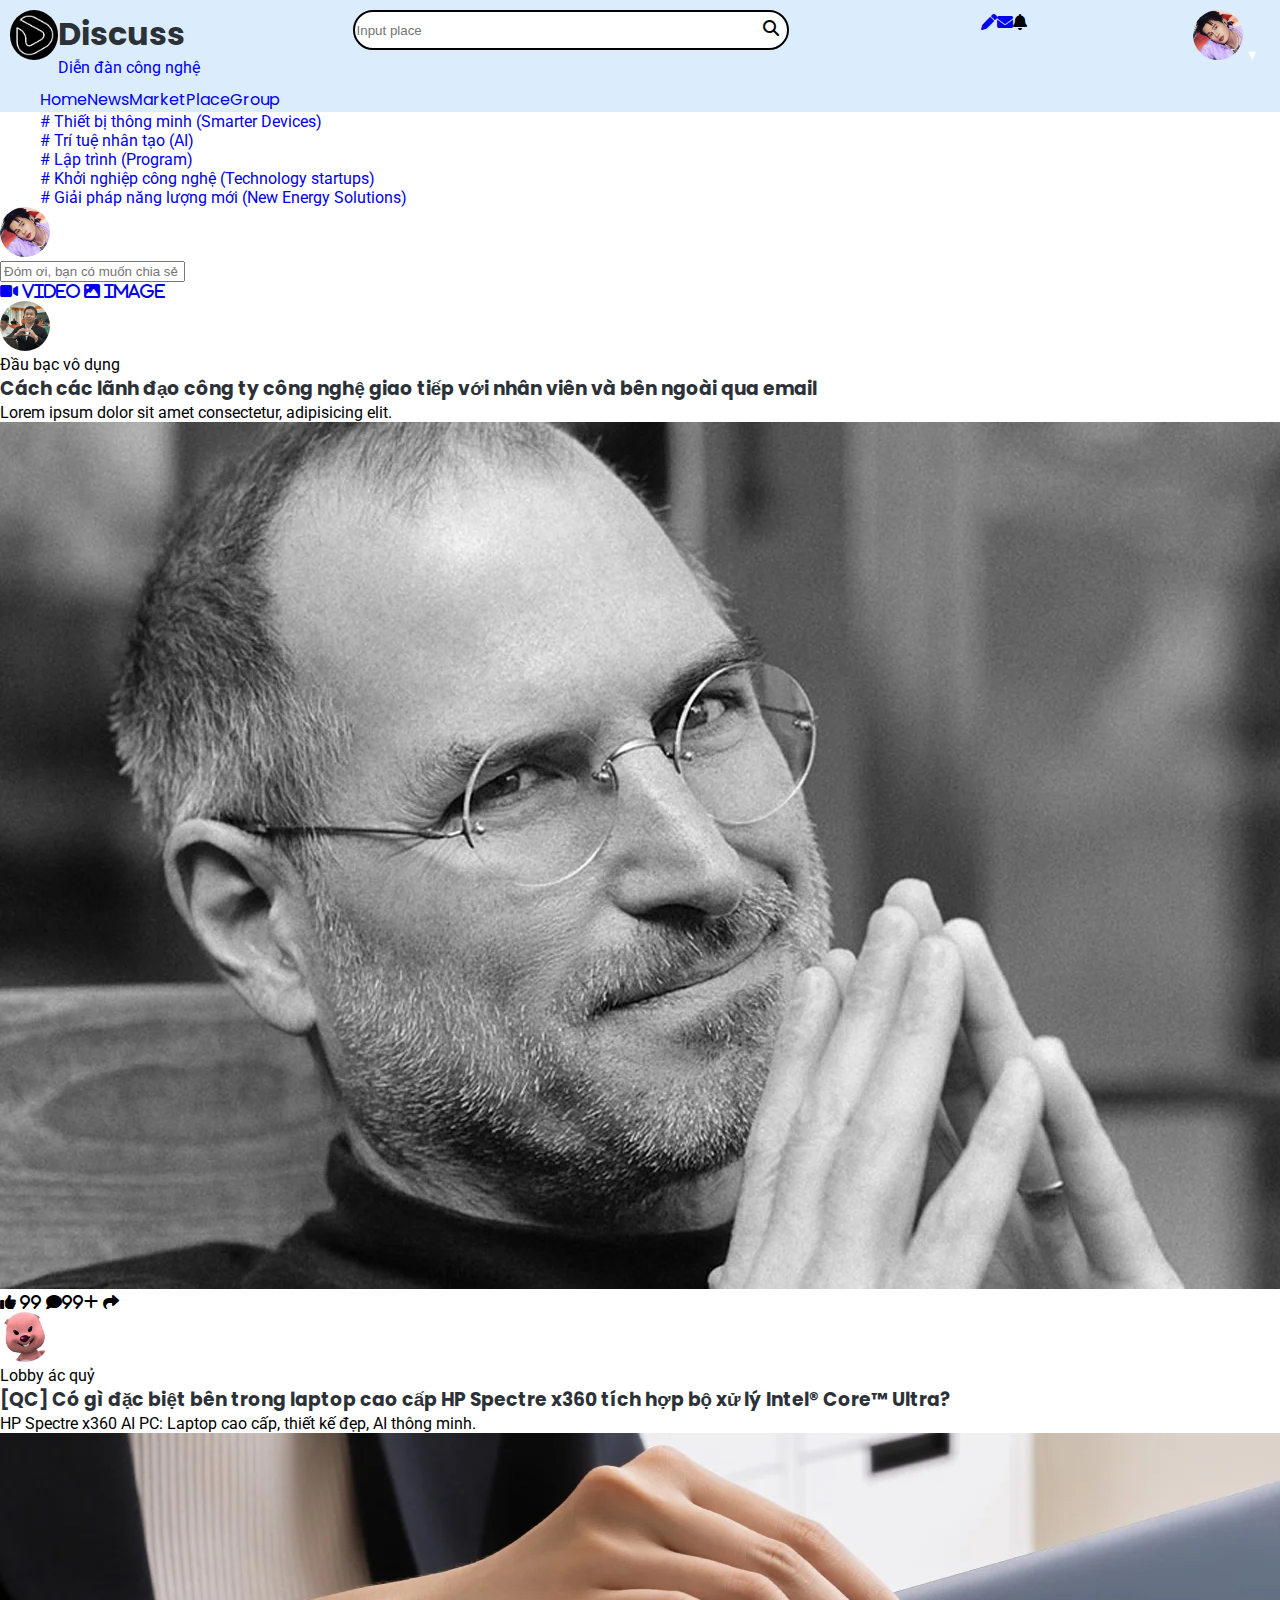
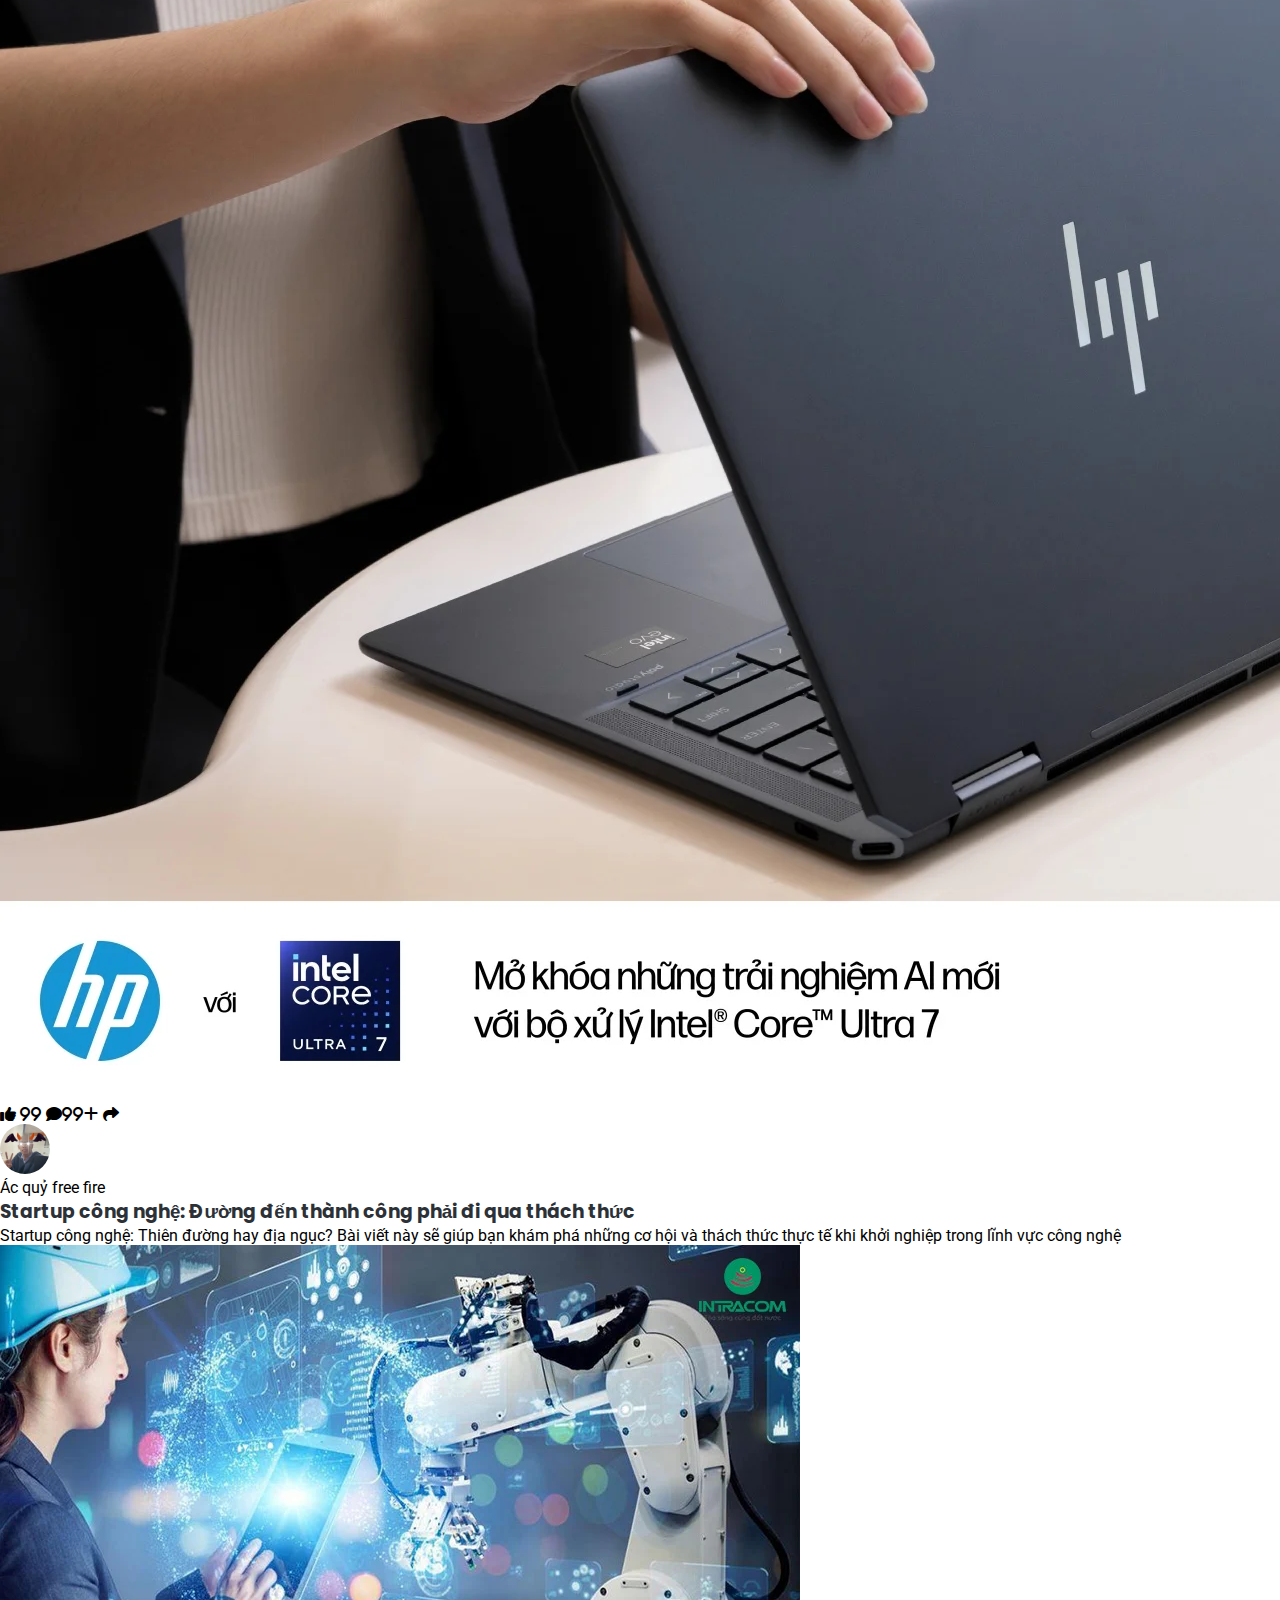
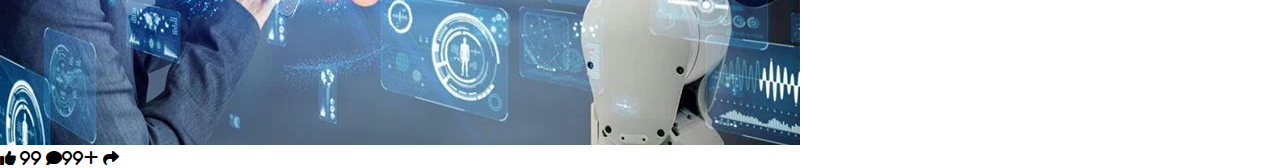
==== index.html @ 89e28492 "first commit" ====
<!DOCTYPE html>
<html lang="en">
  <head>
    <meta charset="UTF-8" />
    <meta name="viewport" content="width=device-width, initial-scale=1.0" />
    <!-- Favicons -->
    <link
      rel="shortcut icon"
      href="./assets/img/Discuss/favicon.png"
      type="image/x-icon"
    />
    <!-- Font awesome -->
    <link
      rel="stylesheet"
      href="https://cdnjs.cloudflare.com/ajax/libs/font-awesome/6.6.0/css/all.min.css"
    />

    <!-- Fonts -->
    <link
      href="https://fonts.googleapis.com/css2?family=Roboto:ital,wght@0,100;0,300;0,400;0,500;0,700;0,900;1,100;1,300;1,400;1,500;1,700;1,900&family=Poppins:ital,wght@0,100;0,200;0,300;0,400;0,500;0,600;0,700;0,800;0,900;1,100;1,200;1,300;1,400;1,500;1,600;1,700;1,800;1,900&display=swap"
      rel="stylesheet"
    />
    <!-- Css files -->
    <link rel="stylesheet" href="./assets/css/style.css" />
    <title>DiscussForrum</title>
  </head>
  <body class="index-page">
    <!-- Header: thanh menu chức năng -->
    <header>
      <!-- Menu -->
      <div class="header">
        <!-- Logo và tên diễn đàn -->
        <a href="index.html" class="logo">
          <img
            class="logo-img"
            src="./assets/img/Discuss/logo.png"
            alt="logo_forrum"
          />
          <div class="slogan">
            <h1 class="sitename">Discuss</h1>
            <span>Diễn đàn công nghệ</span>
          </div>
        </a>

        <!-- Công cụ tìm kiếm -->
        <form action="#" class="form-search">
          <input type="search" class="form-control" placeholder="Input place" />
          <i class="btn-search fa-solid fa-magnifying-glass"></i>
        </form>

        <!-- Các thanh công cụ -->
        <nav class="menu">
          <ul>
            <li>
              <a href="./post.html"><i class="fa-solid fa-pen"></i></a>
            </li>
            <li>
              <a href="#"><i class="fa-solid fa-envelope"></i></a>
            </li>
            <li>
              <i class="fa-solid fa-bell"></i>
            </li>
          </ul>
        </nav>
        <!-- Nút đăng nhập -->
        <!-- <a href="./login.html" class="">Login</a> -->

        <!-- Người dùng -->
        <div class="profile-box">
          <!-- <input
            type="checkbox"
            id="responsive-menu"
            onclick="updatemenu()"
          /><label></label> -->
          <ul>
            <li><a class='dropdown-arrow' href='http://'><img class="profile-pic" src="./assets/img/User/user.jpg" alt="user"></a>
              <ul class='sub-menus'>
                <li><a href='http://'>Setting</a></li>
                <li><a href='http://'>Help</a></li>
                <li><a href='http://'>Comment</a></li>
                <li><a href='http://'>Log out</a></li>
              </ul>
            </li>
        </div>
        
      </div>
      <!-- Thanh điều hướng -->
      <nav class="navigation">
        <ul>
          <li><a href="./index.html" class="active">Home</a></li>
          <li><a href="./news.html">News</a></li>
          <li><a href="./marketplace.html">MarketPlace</a></li>
          <li><a href="#">Group</a></li>
        </ul>
      </nav>
    </header>

    <!-- Main: nội dung -->
    <main class="main">
      <!-- Các topic nổi bật -->
      <div class="topic-box">
        <ul>
          <li><a href="#"># Thiết bị thông minh (Smarter Devices)</a></li>
          <li><a href="#"># Trí tuệ nhân tạo (AI)</a></li>
          <li><a href="#"># Lập trình (Program)</a></li>
          <li><a href="#"># Khởi nghiệp công nghệ (Technology startups)</a></li>
          <li>
            <a href="#"># Giải pháp năng lượng mới (New Energy Solutions)</a>
          </li>
        </ul>
      </div>

      <!-- Tao bai dang -->
      <div class="post-create-box">
        <div class="post-create">
          <div>
            <img
              src="./assets/img/User/user.jpg"
              alt="Avatar"
              class="profile-pic"
            />
          </div>
          <input
            type="text"
            id="post"
            name="post"
            placeholder="Đóm ơi, bạn có muốn chia sẻ gì không?"
          />
        </div>

        <div class="post-tools">
          <a class="tool" href="#">
            <i class="fa-solid fa-video"><strong> Video</strong></i>
          </a>
          <a class="tool" href="#"
            ><i class="fa-solid fa-image"><strong> Image</strong></i></a
          >
        </div>
      </div>
      <!-- Các bài đăng mới nhất -->
      <div class="posts-box">
        <!-- Bai dang 1 -->
        <div class="posts-structure" href="#">
          <!-- Thong tin nguoi dang -->
          <a class="posts-infor">
            <div class="posts-namePoster">
              <img
                class="news-img"
                src="./assets/img/User/user1.jpg"
                alt="user1"
              />
              <p>Đầu bạc vô dụng</p>
            </div>
          </a>
          <!-- Noi dung bai dang -->
          <div class="post-content">
            <h3>
              Cách các lãnh đạo công ty công nghệ giao tiếp với nhân viên và bên
              ngoài qua email
            </h3>
            <p>Lorem ipsum dolor sit amet consectetur, adipisicing elit.</p>
            <img src="./assets/img/News/TimCook.webp" alt="tieuDe1" />
          </div>
          <!-- Cam xuc / Binh luan -->
          <div class="comment">
            <i class="fa-solid fa-thumbs-up"> 99</i>
            <i class="fa-solid fa-comment">99+</i>
            <i class="fa-solid fa-share"></i>
          </div>
        </div>

        <!-- Bai dang 2 -->
        <div class="posts-structure" href="#">
          <!-- Thong tin nguoi dang -->
          <a class="posts-infor">
            <div class="posts-namePoster">
              <img
                class="news-img"
                src="./assets/img/User/user2.jpg"
                alt="user1"
              />
              <p>Lobby ác quỷ</p>
            </div>
          </a>
          <!-- Noi dung bai dang -->
          <div class="post-content">
            <h3>
              [QC] Có gì đặc biệt bên trong laptop cao cấp HP Spectre x360 tích
              hợp bộ xử lý Intel® Core™ Ultra?
            </h3>
            <p>
              HP Spectre x360 AI PC: Laptop cao cấp, thiết kế đẹp, AI thông
              minh.
            </p>
            <img src="./assets/img/News/HP.webp" alt="tieuDe2" />
          </div>
          <!-- Cam xuc / Binh luan -->
          <div class="comment">
            <i class="fa-solid fa-thumbs-up"> 99</i>
            <i class="fa-solid fa-comment">99+</i>
            <i class="fa-solid fa-share"></i>
          </div>
        </div>

        <!-- Bai dang 3 -->
        <div class="posts-structure" href="#">
          <!-- Thong tin nguoi dang -->
          <a class="posts-infor">
            <div class="posts-namePoster">
              <img
                class="news-img"
                src="./assets/img/User/user3.jpg"
                alt="user1"
              />
              <p>Ác quỷ free fire</p>
            </div>
          </a>
          <!-- Noi dung bai dang -->
          <div class="post-content">
            <h3>
              Startup công nghệ: Đường đến thành công phải đi qua thách thức
            </h3>
            <p>
              Startup công nghệ: Thiên đường hay địa ngục? Bài viết này sẽ giúp
              bạn khám phá những cơ hội và thách thức thực tế khi khởi nghiệp
              trong lĩnh vực công nghệ
            </p>
            <img
              src="./assets/img/News/startup-cong-nghe.jpg.webp"
              alt="tieuDe3"
            />
          </div>
          <!-- Cam xuc / Binh luan -->
          <div class="comment">
            <i class="fa-solid fa-thumbs-up"> 99</i>
            <i class="fa-solid fa-comment">99+</i>
            <i class="fa-solid fa-share"></i>
          </div>
        </div>
      </div>
    </main>
    <script src="/forrum/assets/javascript/main.js"></script>
  </body>
</html>
---- assets/css/style.css ----
* {
  margin: 0px;
  /* position: relative; */
}

/* Fonts */
/* Font chữ */

:root {
  --default-font: "Roboto", system-ui, -apple-system, "Segoe UI", Roboto,
    "Helvetica Neue", Arial, "Noto Sans", "Liberation Sans", sans-serif,
    "Apple Color Emoji", "Segoe UI Emoji", "Segoe UI Symbol", "Noto Color Emoji";
  --heading-font: "Poppins", sans-serif;
  --nav-font: "Poppins", sans-serif;
}

/* Color */
:root {
  --background-color: #ffffff; /* Background color for the entire website, including individual sections */
  --default-color: #212529; /* Default color used for the majority of the text content across the entire website */
  --heading-color: #2b3137; /* Color for headings, subheadings and title throughout the website */
  --accent-color: rgb(
    219,
    237,
    253
  ); /* Accent color that represents your brand on the website. It's used for buttons, links, and other elements that need to stand out */
  --surface-color: #2dba4e; /* The surface color is used as a background of boxed elements within sections, such as cards, icon boxes, or other elements that require a visual separation from the global background. */
  --contrast-color: #ffffff; /* Contrast color for text, ensuring readability against backgrounds of accent, heading, or default colors. */
}

/* Nav Menu Colors */
:root {
  --nav-color: rgba(255, 255, 255, 0.6);
  /* The default color of the main navmenu links */
  --nav-hover-color: #ffffff; /* Applied to main navmenu links when they are hovered over or active */
  --nav-mobile-background-color: #ffffff; /* Used as the background color for mobile navigation menu */
  --nav-dropdown-background-color: #ffffff; /* Used as the background color for dropdown items that appear when hovering over primary navigation items */
  --nav-dropdown-color: #212529; /* Used for navigation links of the dropdown items in the navigation menu. */
  --nav-dropdown-hover-color: #0d42ff; /* Similar to --nav-hover-color, this color is applied to dropdown navigation links when they are hovered over. */
}

/* Smooth scroll */
:root {
  scroll-behavior: smooth;
}

/* Thuộc tính chung cho body css */
body {
  font-family: var(--default-font);
  position: relative;
}

header {
  background-color: var(--accent-color);
  position: sticky;
  top: 0;
}

.form-control {
  width: 400px;
}

.form-search {
  height: 36px;
  position: relative;
  display: flex;
  border: 2px solid black;
  border-radius: 20px;
  background-color: white;
}

.form-search input:focus {
  border: none;
  border-radius: 20px;
}

.form-search input {
  border: none;
  background-color: transparent;
}

.form-search .btn-search {
  color: black;
  transition: 0.3s;
  padding: 8px;
}

.form-search .btn-search:hover {
  cursor: pointer;
}

a {
  text-decoration: none;
}

a:hover {
  color: color-mix(in srgb, var(black), transparent 25%);
  text-decoration: none;
}

ul {
  list-style-type: none;
}

h1,
h2,
h3,
h4,
h5,
h6 {
  color: var(--heading-color);
  font-family: var(--heading-font);
}

nav {
  font-family: var(--nav-font);
}

/* header css */
header .header .slogan {
}
/* logo */

header {
  justify-content: space-evenly;
}

.logo-img {
  height: 50px;
  border-radius: 50%;
}

header .header {
  display: flex;
  justify-content: space-between;
  padding: 10px;
}

header .header .logo {
  display: flex;
}

header .header .menu ul {
  display: flex;
}

header .navigation ul {
  display: flex;
}

/* user */

header .profile-container {
  position: relative;
}

.main .post-create-box .profile-pic,
header .profile-box ul .profile-pic {
  width: 50px;
  height: 50px;
  border-radius: 50%;
  cursor: pointer;
}

header .profile-box ul,
header .profile-box li {
  margin: 0 auto;
  padding: 0;
  list-style: none;
}

header .profile-box ul {
  width: 100%;
  text-align: left;
}

header .profile-box li {
  display: inline-block;
  position: relative;
}

header .profile-box a {
  display: block;
  line-height: 45px;
  padding: 0 14px;
  text-decoration: none;
  color: #ffffff;
  font-size: 16px;
}

header .profile-box a.dropdown-arrow:after {
  content: "\25BE";
  margin-left: 5px;
}

header .profile-box li a:hover {
  color: #0099cc;
  background: #f2f2f2;
}

/* header .profile-box input {
  display: none;
  margin: 0;
  padding: 0;
  height: 45px;
  width: 100%;
  opacity: 0;
  cursor: pointer;
}

header .profile-box label {
  display: none;
  line-height: 45px;
  text-align: center;
  position: absolute;
  left: 35px;
}

header .profile-box label:before {
  font-size: 1.6em;
  color: #ffffff;
  content: "\2261";
  margin-left: 20px;
} */

header .profile-box ul.sub-menus {
  height: auto;
  overflow: hidden;
  width: 170px;
  background: var(--default-color);
  position: absolute;
  z-index: 99;
  display: none;
}

header .profile-box ul.sub-menus li {
  display: block;
  text-align: left;
  width: 100%;
}

header .profile-box ul.sub-menus a {
  color: var(--nav-dropdown-background-color);
  font-size: 16px;
}

header .profile-box li:hover ul.sub-menus {
  display: block;
}

header .profile-box ul.sub-menus a:hover {
  background: var(--background-color);
  color: var(--default-color);
}

/* main css */

/* anh nguoi dung */
.news-img {
  height: 50px;
  width: 50px;
  border-radius: 50%;
}

/* footer css */

/* login css */
.login-page {
  background: #4568dc; /* fallback for old browsers */
  background: -webkit-linear-gradient(
    to right,
    #b06ab3,
    #4568dc
  ); /* Chrome 10-25, Safari 5.1-6 */
  background: linear-gradient(
    to right,
    #b06ab3,
    #4568dc
  ); /* W3C, IE 10+/ Edge, Firefox 16+, Chrome 26+, Opera 12+, Safari 7+ */
  min-height: 90vh;
  display: flex;
  align-items: center;
  justify-content: center;
}

.login-page .wrap .login-form .logo-img {
  height: 100px;
}

.login-page .wrap .login-form {
  min-width: 425px;
  min-height: 540px;
  background-color: rgba(255, 255, 255, 0.2);
  border-radius: 20px;
  text-align: center;
  flex-grow: 1;
  padding: 10px;
  box-shadow: 5px 4px 8px -5px rgba(0, 0, 0, 0.7);
}

.login-page .wrap .login-form .form-heading {
  font-size: 50px;
  margin-bottom: 10px;
  color: var(--background-color);
}

.login-page .wrap .login-form input {
  min-width: 300px;
  background-color: transparent;
  border: 0;
  outline: 0;
}

.login-page .wrap .login-form .box {
  display: flex;
  min-width: 300px;
  border-bottom: 1px solid #21252971;
  margin: 20px 50px 5px 40px;
  border-radius: 2px;
}

.login-page .wrap .login-form .box ::placeholder {
  color: #21252971;
  font-family: var(--nav-font);
}

.login-page .wrap .login-form .fa-solid {
  margin-right: 5px;
}

.login-page .wrap .login-form .forget-pass {
  font-family: var(--nav-font);
  font-size: 15px;
  margin-top: 50px;
  margin-left: 170px;
}

.login-page .wrap .login-form .forget-pass:hover {
  color: var(--heading-color);
  border-bottom: 1px solid var(--heading-color);
}

.login-page .wrap .login-form .button-login {
  width: 200px;
  height: 45px;
  background-color: var(--background-color);
  font-family: var(--nav-font);
  font-size: 20px;
  border: none;
  border-radius: 20px;
  margin-top: 10px;
}

.login-page .wrap .login-form .button-reg {
  width: 200px;
  height: 45px;
  background-color: var(--background-color);
  font-family: var(--nav-font);
  font-size: 20px;
  border-radius: 20px;
  display: flex;
  align-items: center;
  justify-content: center;
  margin: auto;
}

.login-page .wrap .login-form .button-reg:hover,
.login-page .wrap .login-form .button-login:hover {
  background-color: var(--heading-color);
  color: white;
}

.login-page .wrap .login-form p {
  font-family: var(--nav-font);
  font-size: 20px;
  margin: 10px;
}
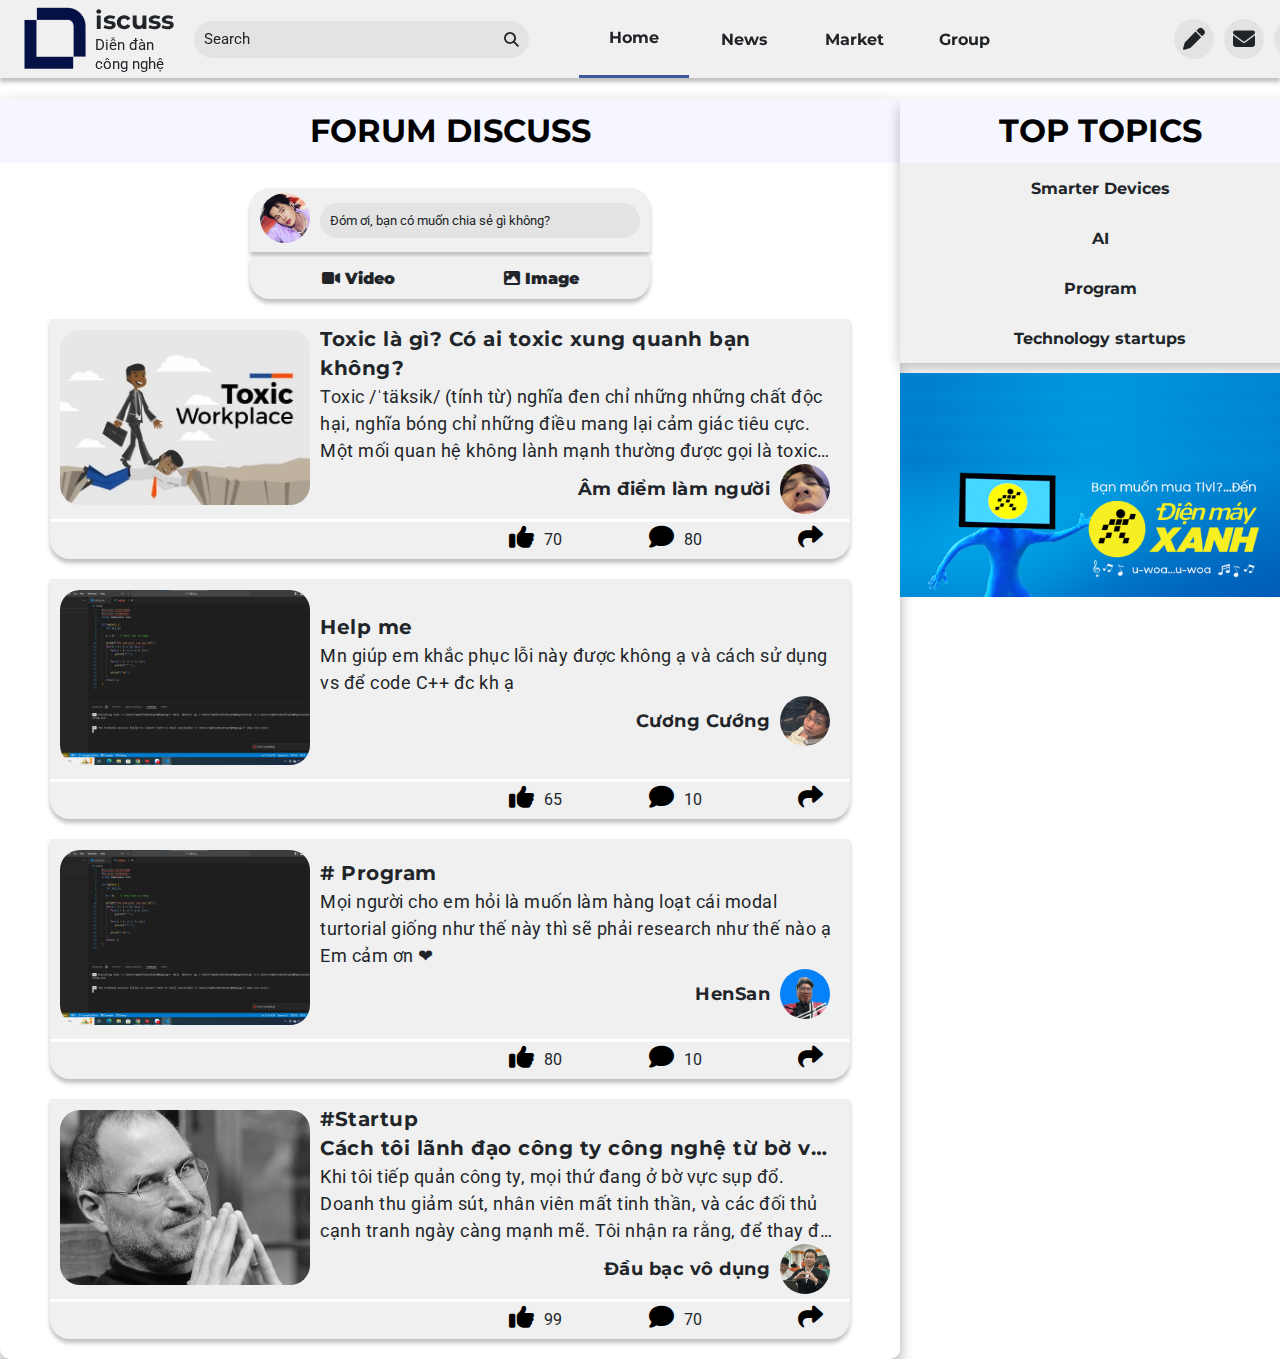
==== commit 051590db: "tep bo sung" ====
--- a/index.html
+++ b/index.html
@@ -15,230 +15,432 @@
       href="https://cdnjs.cloudflare.com/ajax/libs/font-awesome/6.6.0/css/all.min.css"
     />
 
-    <!-- Fonts -->
+    <!-- Fonts chữ -->
+    <link rel="preconnect" href="https://fonts.googleapis.com" />
+    <link rel="preconnect" href="https://fonts.gstatic.com" crossorigin />
     <link
-      href="https://fonts.googleapis.com/css2?family=Roboto:ital,wght@0,100;0,300;0,400;0,500;0,700;0,900;1,100;1,300;1,400;1,500;1,700;1,900&family=Poppins:ital,wght@0,100;0,200;0,300;0,400;0,500;0,600;0,700;0,800;0,900;1,100;1,200;1,300;1,400;1,500;1,600;1,700;1,800;1,900&display=swap"
+      href="https://fonts.googleapis.com/css2?family=Montserrat:wght@1,100..900&family=Roboto:ital,wght@0,400;0,700;1,400;1,700&display=swap"
       rel="stylesheet"
     />
     <!-- Css files -->
     <link rel="stylesheet" href="./assets/css/style.css" />
-    <title>DiscussForrum</title>
+    <title>DiscussForum</title>
   </head>
+
   <body class="index-page">
+    <script>
+      alert = "Đăng nhập thành công";
+    </script>
     <!-- Header: thanh menu chức năng -->
-    <header>
+    <header id="toolbar">
       <!-- Menu -->
       <div class="header">
         <!-- Logo và tên diễn đàn -->
         <a href="index.html" class="logo">
           <img
             class="logo-img"
-            src="./assets/img/Discuss/logo.png"
+            src="./assets/img/Discuss/favicon.png"
             alt="logo_forrum"
           />
           <div class="slogan">
-            <h1 class="sitename">Discuss</h1>
+            <h1 class="sitename">iscuss</h1>
             <span>Diễn đàn công nghệ</span>
           </div>
         </a>
 
         <!-- Công cụ tìm kiếm -->
         <form action="#" class="form-search">
-          <input type="search" class="form-control" placeholder="Input place" />
+          <input type="search" class="form-control" placeholder="Search" />
           <i class="btn-search fa-solid fa-magnifying-glass"></i>
         </form>
 
-        <!-- Các thanh công cụ -->
-        <nav class="menu">
+        <!-- Thanh điều hướng -->
+        <nav class="navigation">
           <ul>
-            <li>
-              <a href="./post.html"><i class="fa-solid fa-pen"></i></a>
+            <li class="active">
+              <a href="./index.html"><strong>Home</strong></a>
             </li>
             <li>
-              <a href="#"><i class="fa-solid fa-envelope"></i></a>
+              <a href="./news.html"><strong>News</strong></a>
             </li>
             <li>
-              <i class="fa-solid fa-bell"></i>
+              <a href="./marketplace.html"><strong>Market</strong></a>
+            </li>
+            <li>
+              <a href="./group.html"><strong>Group</strong></a>
             </li>
           </ul>
         </nav>
-        <!-- Nút đăng nhập -->
-        <!-- <a href="./login.html" class="">Login</a> -->
+
+        <!-- Các thanh công cụ -->
+        <nav class="menu">
+          <div>
+            <a href="./post.html"><i class="fa-solid fa-pen"></i></a>
+          </div>
+          <div>
+            <a href="#"><i class="fa-solid fa-envelope"></i></a>
+          </div>
+          <div>
+            <a href="#"><i class="fa-solid fa-bell"></i></a>
+          </div>
+        </nav>
 
         <!-- Người dùng -->
         <div class="profile-box">
-          <!-- <input
-            type="checkbox"
-            id="responsive-menu"
-            onclick="updatemenu()"
-          /><label></label> -->
           <ul>
-            <li><a class='dropdown-arrow' href='http://'><img class="profile-pic" src="./assets/img/User/user.jpg" alt="user"></a>
-              <ul class='sub-menus'>
-                <li><a href='http://'>Setting</a></li>
-                <li><a href='http://'>Help</a></li>
-                <li><a href='http://'>Comment</a></li>
-                <li><a href='http://'>Log out</a></li>
+            <li>
+              <a class="dropdown-arrow" href="#"
+                ><img
+                  class="profile-pic"
+                  src="./assets/img/User/user.jpg"
+                  alt="user"
+              /></a>
+              <ul class="sub-menus">
+                <li><a href="http://">Setting</a></li>
+                <li><a href="http://">Help</a></li>
+                <li><a href="http://">Comment</a></li>
+                <li><a href="/login.html">Log out</a></li>
               </ul>
             </li>
-        </div>
-        
+          </ul>
+        </div>
       </div>
-      <!-- Thanh điều hướng -->
-      <nav class="navigation">
-        <ul>
-          <li><a href="./index.html" class="active">Home</a></li>
-          <li><a href="./news.html">News</a></li>
-          <li><a href="./marketplace.html">MarketPlace</a></li>
-          <li><a href="#">Group</a></li>
-        </ul>
-      </nav>
     </header>
 
     <!-- Main: nội dung -->
     <main class="main">
-      <!-- Các topic nổi bật -->
-      <div class="topic-box">
-        <ul>
-          <li><a href="#"># Thiết bị thông minh (Smarter Devices)</a></li>
-          <li><a href="#"># Trí tuệ nhân tạo (AI)</a></li>
-          <li><a href="#"># Lập trình (Program)</a></li>
-          <li><a href="#"># Khởi nghiệp công nghệ (Technology startups)</a></li>
-          <li>
-            <a href="#"># Giải pháp năng lượng mới (New Energy Solutions)</a>
-          </li>
-        </ul>
+      <div class="posts">
+        <div class="posts-header">
+          <h1>FORUM DISCUSS</h1>
+        </div>
+        <!-- Tao bai dang -->
+        <div class="post-create-box">
+          <div class="post-create">
+            <div>
+              <img
+                src="./assets/img/User/user.jpg"
+                alt="Avatar"
+                class="profile-pic"
+              />
+            </div>
+            <input
+              type="text"
+              id="post"
+              name="post"
+              placeholder="Đóm ơi, bạn có muốn chia sẻ gì không?"
+            />
+          </div>
+
+          <div class="post-tools">
+            <a class="tool" href="#">
+              <i class="fa-solid fa-video"><strong> Video</strong></i>
+            </a>
+            <a class="tool" href="#"
+              ><i class="fa-solid fa-image"><strong> Image</strong></i></a
+            >
+          </div>
+        </div>
+        <!-- Các bài đăng mới nhất -->
+        <div class="posts-box">
+          <!-- BAI DANG  -->
+          <div class="post-structure">
+            <!-- anh bai dang -->
+            <div class="post-box">
+              <a href="http://"
+                ><img
+                  class="post-img"
+                  src="./assets/img/Post/toxic-workplace.webp"
+                  alt="tieuDe1"
+              /></a>
+              <!-- Noi dung bai dang -->
+              <div class="post-content">
+                <a href="http://">
+                  <h3 class="desc-header line-clamp line-2">
+                    Toxic là gì? Có ai toxic xung quanh bạn không?
+                  </h3>
+                </a>
+                <p class="desc line-clamp line-3">
+                  Toxic /ˈtäksik/ (tính từ) nghĩa đen chỉ những những chất độc
+                  hại, nghĩa bóng chỉ những điều mang lại cảm giác tiêu cực. Một
+                  mối quan hệ không lành mạnh thường được gọi là toxic
+                  relationship (mối quan hệ độc hại). Kiểu người luôn cáu gắt,
+                </p>
+                <!-- Thong tin nguoi dang -->
+                <a class="post-infor" href="http://">
+                  <p class="desc"><strong>Âm điểm làm người</strong></p>
+                  <img
+                    class="poster-img"
+                    src="./assets/img/User/user8.jpg"
+                    alt="user1"
+                  />
+                </a>
+              </div>
+            </div>
+            <!-- Cam xuc / Binh luan -->
+            <div class="interact">
+              <div class="button-box">
+                <button class="likeButton" style="color: black">
+                  <i class="fa-solid fa-thumbs-up"></i>
+                </button>
+                <span class="likeCount">70</span>
+              </div>
+              <!--  -->
+              <div class="button-box">
+                <button class="commentButton">
+                  <i class="fa-solid fa-comment"> </i>
+                </button>
+                <span class="commentCount">80</span>
+              </div>
+              <!--  -->
+              <div class="button-box">
+                <button class="shareButton">
+                  <i class="fa-solid fa-share"></i>
+                </button>
+              </div>
+            </div>
+          </div>
+
+          <!-- BAI DANG  -->
+          <div class="post-structure">
+            <!-- anh bai dang -->
+            <div class="post-box">
+              <a href="http://"
+                ><img
+                  class="post-img"
+                  src="./assets/img/Post/code
+                  "
+                  alt="tieuDe1"
+              /></a>
+              <!-- Noi dung bai dang -->
+              <div class="post-content">
+                <a href="http://">
+                  <h3 class="desc-header line-clamp line-2">Help me</h3>
+                </a>
+                <p class="desc line-clamp line-3">
+                  Mn giúp em khắc phục lỗi này được không ạ và cách sử dụng vs
+                  để code C++ đc kh ạ
+                </p>
+                <!-- Thong tin nguoi dang -->
+                <a class="post-infor" href="http://">
+                  <p class="desc"><strong>Cương Cướng</strong></p>
+                  <img
+                    class="poster-img"
+                    src="./assets/img/User/user4.jpg"
+                    alt="user"
+                  />
+                </a>
+              </div>
+            </div>
+            <!-- Cam xuc / Binh luan -->
+            <div class="interact">
+              <div class="button-box">
+                <button class="likeButton" style="color: black">
+                  <i class="fa-solid fa-thumbs-up"></i>
+                </button>
+                <span class="likeCount"> 65</span>
+              </div>
+              <!--  -->
+              <div class="button-box">
+                <button class="commentButton">
+                  <i class="fa-solid fa-comment"> </i>
+                </button>
+                <span class="commentCount">10</span>
+              </div>
+              <!--  -->
+              <div class="button-box">
+                <button class="shareButton">
+                  <i class="fa-solid fa-share"></i>
+                </button>
+              </div>
+            </div>
+          </div>
+
+          <!-- BAI DANG  -->
+          <div class="post-structure">
+            <!-- anh bai dang -->
+            <div class="post-box">
+              <a href="http://"
+                ><img
+                  class="post-img"
+                  src="./assets/img/Post/code
+                  "
+                  alt="tieuDe1"
+              /></a>
+              <!-- Noi dung bai dang -->
+              <div id="program" class="post-content">
+                <a href="http://">
+                  <h3 class="desc-header line-clamp line-2"># Program</h3>
+                </a>
+                <p class="desc line-clamp line-3">
+                  Mọi người cho em hỏi là muốn làm hàng loạt cái modal turtorial
+                  giống như thế này thì sẽ phải research như thế nào ạ Em cảm ơn
+                  ❤
+                </p>
+                <!-- Thong tin nguoi dang -->
+                <a class="post-infor" href="http://">
+                  <p class="desc"><strong>HenSan</strong></p>
+                  <img
+                    class="poster-img"
+                    src="./assets/img/User/user7.jpg"
+                    alt="user"
+                  />
+                </a>
+              </div>
+            </div>
+            <!-- Cam xuc / Binh luan -->
+            <div class="interact">
+              <div class="button-box">
+                <button class="likeButton" style="color: black">
+                  <i class="fa-solid fa-thumbs-up"></i>
+                </button>
+                <span class="likeCount"> 80</span>
+              </div>
+              <!--  -->
+              <div class="button-box">
+                <button class="commentButton">
+                  <i class="fa-solid fa-comment"> </i>
+                </button>
+                <span class="commentCount">10</span>
+              </div>
+              <!--  -->
+              <div class="button-box">
+                <button class="shareButton">
+                  <i class="fa-solid fa-share"></i>
+                </button>
+              </div>
+            </div>
+          </div>
+
+          <!--  -->
+          <!-- Bai dang 1 -->
+          <div class="post-structure">
+            <!-- anh bai dang -->
+            <div class="post-box">
+              <a href="http://"
+                ><img
+                  class="post-img"
+                  src="./assets/img/Post/TimCook.webp"
+                  alt="tieuDe1"
+              /></a>
+              <!-- Noi dung bai dang -->
+              <div id="startup" class="post-content">
+                <a href="http://">
+                  <h3 class="desc-header line-clamp line-2">
+                    #Startup <br />
+                    Cách tôi lãnh đạo công ty công nghệ từ bờ vực đến bầu trời
+                  </h3>
+                </a>
+                <p class="desc line-clamp line-3">
+                  Khi tôi tiếp quản công ty, mọi thứ đang ở bờ vực sụp đổ. Doanh
+                  thu giảm sút, nhân viên mất tinh thần, và các đối thủ cạnh
+                  tranh ngày càng mạnh mẽ. Tôi nhận ra rằng, để thay đổi tình
+                  hình, chúng ta cần một cuộc cách mạng về tư duy. Thay vì tập
+                  trung vào các sản phẩm cũ, chúng tôi quyết định đầu tư vào
+                  nghiên cứu và phát triển những công nghệ mới, đáp ứng nhu cầu
+                  thực tế của thị trường
+                </p>
+                <!-- Thong tin nguoi dang -->
+                <a class="post-infor" href="http://">
+                  <p class="desc"><strong>Đầu bạc vô dụng</strong></p>
+                  <img
+                    class="poster-img"
+                    src="./assets/img/User/user1.jpg"
+                    alt="user1"
+                  />
+                </a>
+              </div>
+            </div>
+            <!-- Cam xuc / Binh luan -->
+            <div class="interact">
+              <div class="button-box">
+                <button class="likeButton" style="color: black">
+                  <i class="fa-solid fa-thumbs-up"></i>
+                </button>
+                <span class="likeCount">99</span>
+              </div>
+              <!--  -->
+              <div class="button-box">
+                <button class="commentButton">
+                  <i class="fa-solid fa-comment"> </i>
+                </button>
+                <span class="commentCount">70</span>
+              </div>
+              <!--  -->
+              <div class="button-box">
+                <button class="shareButton">
+                  <i class="fa-solid fa-share"></i>
+                </button>
+              </div>
+            </div>
+          </div>
+        </div>
       </div>
-
-      <!-- Tao bai dang -->
-      <div class="post-create-box">
-        <div class="post-create">
-          <div>
+      <!--  -->
+      <div class="box-2">
+        <!-- Các topic nổi bật -->
+        <div class="topic-box">
+          <div class="topic-header">
+            <h1>TOP TOPICS</h1>
+          </div>
+          <nav class="topics">
+            <ul>
+              <li>
+                <a href="#">Smarter Devices</a>
+              </li>
+              <li><a href="#">AI</a></li>
+              <li><a href="#program">Program</a></li>
+              <li>
+                <a href="#startup">Technology startups</a>
+              </li>
+            </ul>
+          </nav>
+        </div>
+
+        <!-- Quang cao -->
+        <div class="adver">
+          <img
+            src="./assets/img/QuangCao/dien-may.png"
+            alt="quang-cao-dien-may"
+          />
+        </div>
+
+        <!-- Ô viết bình luận -->
+        <div id="commentForm" style="display: none">
+          <div class="comment-box">
             <img
+              class="profile-pic"
               src="./assets/img/User/user.jpg"
-              alt="Avatar"
-              class="profile-pic"
+              alt="user"
             />
-          </div>
-          <input
-            type="text"
-            id="post"
-            name="post"
-            placeholder="Đóm ơi, bạn có muốn chia sẻ gì không?"
-          />
-        </div>
-
-        <div class="post-tools">
-          <a class="tool" href="#">
-            <i class="fa-solid fa-video"><strong> Video</strong></i>
-          </a>
-          <a class="tool" href="#"
-            ><i class="fa-solid fa-image"><strong> Image</strong></i></a
-          >
-        </div>
-      </div>
-      <!-- Các bài đăng mới nhất -->
-      <div class="posts-box">
-        <!-- Bai dang 1 -->
-        <div class="posts-structure" href="#">
-          <!-- Thong tin nguoi dang -->
-          <a class="posts-infor">
-            <div class="posts-namePoster">
+            <input type="text" placeholder="Đóm, nhập bình luận ở đây nè" />
+            <button type="submit">
+              <i class="fa-solid fa-paper-plane"></i>
+            </button>
+          </div>
+          <div class="comment-watch">
+            <div class="comment">
               <img
-                class="news-img"
-                src="./assets/img/User/user1.jpg"
-                alt="user1"
+                class="profile-pic"
+                src="./assets/img/User/user6.jpg"
+                alt=""
               />
-              <p>Đầu bạc vô dụng</p>
-            </div>
-          </a>
-          <!-- Noi dung bai dang -->
-          <div class="post-content">
-            <h3>
-              Cách các lãnh đạo công ty công nghệ giao tiếp với nhân viên và bên
-              ngoài qua email
-            </h3>
-            <p>Lorem ipsum dolor sit amet consectetur, adipisicing elit.</p>
-            <img src="./assets/img/News/TimCook.webp" alt="tieuDe1" />
-          </div>
-          <!-- Cam xuc / Binh luan -->
-          <div class="comment">
-            <i class="fa-solid fa-thumbs-up"> 99</i>
-            <i class="fa-solid fa-comment">99+</i>
-            <i class="fa-solid fa-share"></i>
-          </div>
-        </div>
-
-        <!-- Bai dang 2 -->
-        <div class="posts-structure" href="#">
-          <!-- Thong tin nguoi dang -->
-          <a class="posts-infor">
-            <div class="posts-namePoster">
+              <span class="desc line-clamp line-3">Anh tuyệt vời quá</span>
+            </div>
+            <div class="comment">
               <img
-                class="news-img"
-                src="./assets/img/User/user2.jpg"
-                alt="user1"
+                class="profile-pic"
+                src="./assets/img/User/user5.jpg"
+                alt=""
               />
-              <p>Lobby ác quỷ</p>
-            </div>
-          </a>
-          <!-- Noi dung bai dang -->
-          <div class="post-content">
-            <h3>
-              [QC] Có gì đặc biệt bên trong laptop cao cấp HP Spectre x360 tích
-              hợp bộ xử lý Intel® Core™ Ultra?
-            </h3>
-            <p>
-              HP Spectre x360 AI PC: Laptop cao cấp, thiết kế đẹp, AI thông
-              minh.
-            </p>
-            <img src="./assets/img/News/HP.webp" alt="tieuDe2" />
-          </div>
-          <!-- Cam xuc / Binh luan -->
-          <div class="comment">
-            <i class="fa-solid fa-thumbs-up"> 99</i>
-            <i class="fa-solid fa-comment">99+</i>
-            <i class="fa-solid fa-share"></i>
-          </div>
-        </div>
-
-        <!-- Bai dang 3 -->
-        <div class="posts-structure" href="#">
-          <!-- Thong tin nguoi dang -->
-          <a class="posts-infor">
-            <div class="posts-namePoster">
-              <img
-                class="news-img"
-                src="./assets/img/User/user3.jpg"
-                alt="user1"
-              />
-              <p>Ác quỷ free fire</p>
-            </div>
-          </a>
-          <!-- Noi dung bai dang -->
-          <div class="post-content">
-            <h3>
-              Startup công nghệ: Đường đến thành công phải đi qua thách thức
-            </h3>
-            <p>
-              Startup công nghệ: Thiên đường hay địa ngục? Bài viết này sẽ giúp
-              bạn khám phá những cơ hội và thách thức thực tế khi khởi nghiệp
-              trong lĩnh vực công nghệ
-            </p>
-            <img
-              src="./assets/img/News/startup-cong-nghe.jpg.webp"
-              alt="tieuDe3"
-            />
-          </div>
-          <!-- Cam xuc / Binh luan -->
-          <div class="comment">
-            <i class="fa-solid fa-thumbs-up"> 99</i>
-            <i class="fa-solid fa-comment">99+</i>
-            <i class="fa-solid fa-share"></i>
+              <span class="desc line-clamp line-3"
+                >Em cảm ơn những lời chia sẻ của anh Đầu bạc</span
+              >
+            </div>
+            <a class="more" href="#"><strong>...Xem them</strong></a>
           </div>
         </div>
       </div>
     </main>
-    <script src="/forrum/assets/javascript/main.js"></script>
+    <script src="./assets/javascript/main.js"></script>
   </body>
 </html>
--- a/assets/css/style.css
+++ b/assets/css/style.css
@@ -1,172 +1,253 @@
 * {
   margin: 0px;
+  padding: 0px;
   /* position: relative; */
 }
 
 /* Fonts */
 /* Font chữ */
-
 :root {
-  --default-font: "Roboto", system-ui, -apple-system, "Segoe UI", Roboto,
-    "Helvetica Neue", Arial, "Noto Sans", "Liberation Sans", sans-serif,
-    "Apple Color Emoji", "Segoe UI Emoji", "Segoe UI Symbol", "Noto Color Emoji";
-  --heading-font: "Poppins", sans-serif;
-  --nav-font: "Poppins", sans-serif;
-}
-
-/* Color */
+  --default-font: "Roboto", sans-serif;
+  --heading-font: "Montserrat", sans-serif;
+}
+
+/* Color Block */
 :root {
-  --background-color: #ffffff; /* Background color for the entire website, including individual sections */
-  --default-color: #212529; /* Default color used for the majority of the text content across the entire website */
-  --heading-color: #2b3137; /* Color for headings, subheadings and title throughout the website */
-  --accent-color: rgb(
-    219,
-    237,
-    253
-  ); /* Accent color that represents your brand on the website. It's used for buttons, links, and other elements that need to stand out */
-  --surface-color: #2dba4e; /* The surface color is used as a background of boxed elements within sections, such as cards, icon boxes, or other elements that require a visual separation from the global background. */
-  --contrast-color: #ffffff; /* Contrast color for text, ensuring readability against backgrounds of accent, heading, or default colors. */
+  --body-color: rgba(255, 255, 255, 1);
+  --background-color: #f0f0f0;
+  --default-color: #212529;
+  --heading-color: #2b3137;
+  --shadow-color: rgba(0, 0, 0, 0.25);
+  --header-color: rgba(246, 246, 255, 1);
 }
 
 /* Nav Menu Colors */
 :root {
-  --nav-color: rgba(255, 255, 255, 0.6);
-  /* The default color of the main navmenu links */
-  --nav-hover-color: #ffffff; /* Applied to main navmenu links when they are hovered over or active */
-  --nav-mobile-background-color: #ffffff; /* Used as the background color for mobile navigation menu */
-  --nav-dropdown-background-color: #ffffff; /* Used as the background color for dropdown items that appear when hovering over primary navigation items */
-  --nav-dropdown-color: #212529; /* Used for navigation links of the dropdown items in the navigation menu. */
-  --nav-dropdown-hover-color: #0d42ff; /* Similar to --nav-hover-color, this color is applied to dropdown navigation links when they are hovered over. */
-}
-
-/* Smooth scroll */
-:root {
-  scroll-behavior: smooth;
+  --border-button: #ffffff;
+  --background-button: rgba(227, 227, 227, 1);
+  --background-dropdown: #3b5998;
+}
+
+body {
+  background-color: var(--body-color);
 }
 
 /* Thuộc tính chung cho body css */
 body {
-  font-family: var(--default-font);
+  scroll-behavior: smooth;
   position: relative;
 }
 
-header {
-  background-color: var(--accent-color);
-  position: sticky;
-  top: 0;
-}
-
-.form-control {
-  width: 400px;
-}
-
-.form-search {
-  height: 36px;
-  position: relative;
-  display: flex;
-  border: 2px solid black;
-  border-radius: 20px;
-  background-color: white;
-}
-
-.form-search input:focus {
-  border: none;
-  border-radius: 20px;
-}
-
-.form-search input {
-  border: none;
-  background-color: transparent;
-}
-
-.form-search .btn-search {
-  color: black;
-  transition: 0.3s;
-  padding: 8px;
-}
-
-.form-search .btn-search:hover {
-  cursor: pointer;
-}
-
-a {
-  text-decoration: none;
-}
-
 a:hover {
-  color: color-mix(in srgb, var(black), transparent 25%);
-  text-decoration: none;
+  color: var(--background-color);
 }
 
 ul {
   list-style-type: none;
 }
 
+strong,
 h1,
 h2,
 h3,
 h4,
 h5,
 h6 {
-  color: var(--heading-color);
+  /* color: var(--default-color); */
   font-family: var(--heading-font);
 }
 
-nav {
-  font-family: var(--nav-font);
-}
-
-/* header css */
-header .header .slogan {
-}
-/* logo */
-
+a,
+input::placeholder,
+p,
+span {
+  font-family: var(--default-font);
+  color: var(--default-color);
+  text-decoration: none;
+}
+
+/* rut gon noi dung */
+.line-clamp {
+  display: -webkit-box;
+  -webkit-line-clamp: var(--line, 1);
+  -webkit-box-orient: vertical;
+  overflow: hidden;
+}
+
+.line-clamp.line-2 {
+  --line: 2;
+}
+
+.line-clamp.line-3 {
+  --line: 3;
+}
+
+/* header/menu css */
 header {
-  justify-content: space-evenly;
-}
-
-.logo-img {
-  height: 50px;
+  background-color: var(--background-color);
+  position: sticky;
+  top: -5px;
+  transition: opacity 1s ease-in-out;
+  box-shadow: 0px 4px 4px 0px var(--shadow-color);
+}
+
+.logo .logo-img {
+  height: 70px;
+  margin: 0px 5px 0px 20px;
+}
+
+header .header {
+  display: flex;
+  justify-content: space-between;
+  align-items: center;
+}
+
+header .header .logo {
+  display: flex;
+  align-items: center;
+  justify-content: center;
+  margin-right: 20px;
+}
+
+header .header .slogan .sitename {
+  font-size: 25px;
+}
+
+header .header .slogan span {
+  font-size: 15px;
+}
+
+.header .logo:hover {
+  color: var(--default-color);
+}
+
+/* search box */
+.form-search {
+  background-color: var(--background-button);
+  height: 36px;
+  position: relative;
+  display: flex;
+  border-radius: 20px;
+  padding: 1px 0px 0px 10px;
+}
+
+.form-control {
+  width: 300px;
+}
+
+.form-search input {
+  border: none;
+  border-radius: 20%;
+  outline: none;
+  background-color: transparent;
+}
+
+.form-search .btn-search,
+.form-search input::placeholder {
+  color: var(--default-color);
+  font-size: 15px;
+}
+.form-search .btn-search {
+  transition: 0.3s;
+  padding: 10px 10px 0px 0px;
+}
+
+.form-search .btn-search:hover {
+  cursor: pointer;
+}
+
+/* navigation box */
+header .navigation {
+  margin: 0px 150px 0px 50px;
+}
+header .navigation ul {
+  display: flex;
+  align-items: center;
+  justify-content: center;
+}
+
+header .navigation li {
+  display: flex;
+  align-items: center;
+  justify-content: center;
+}
+
+header .navigation a {
+  height: 75px;
+  width: 110px;
+  display: flex;
+  align-items: center;
+  justify-content: center;
+}
+
+header .header .navigation .active {
+  border-bottom: 3px solid var(--background-dropdown);
+}
+
+header .header .navigation li:hover {
+  background-color: var(--background-dropdown);
+}
+
+/* cac chuc nang khac */
+
+header .header .menu {
+  display: flex;
+  align-items: center;
+  justify-content: space-between;
+  padding: 0px;
+}
+header .header .menu div {
+  display: flex;
+  align-items: center;
+  justify-content: center;
+  padding: 10px;
+  width: 20px;
+  height: 20px;
+}
+
+header .header .menu div a {
+  width: 100%;
+  height: 100%;
+  display: flex;
+  align-items: center;
+  justify-content: center;
+}
+
+header .header .menu div {
+  background-color: var(--background-button);
   border-radius: 50%;
-}
-
-header .header {
-  display: flex;
-  justify-content: space-between;
-  padding: 10px;
-}
-
-header .header .logo {
-  display: flex;
-}
-
-header .header .menu ul {
-  display: flex;
-}
-
-header .navigation ul {
-  display: flex;
-}
-
-/* user */
-
-header .profile-container {
-  position: relative;
-}
-
-.main .post-create-box .profile-pic,
-header .profile-box ul .profile-pic {
+  margin: 5px;
+}
+
+header .header .menu div:hover {
+  background-color: var(--background-dropdown);
+  color: var(--background-color);
+}
+
+header .header .menu .fa-solid {
+  font-size: 22px;
+}
+
+/* account  */
+header .profile-box .dropdown-arrow {
+  display: flex;
+  align-items: center;
+  justify-content: center;
+}
+
+.profile-pic {
   width: 50px;
   height: 50px;
   border-radius: 50%;
   cursor: pointer;
+  margin-right: 10px;
+  object-fit: fill;
 }
 
 header .profile-box ul,
 header .profile-box li {
   margin: 0 auto;
   padding: 0;
-  list-style: none;
 }
 
 header .profile-box ul {
@@ -184,53 +265,25 @@
   line-height: 45px;
   padding: 0 14px;
   text-decoration: none;
-  color: #ffffff;
   font-size: 16px;
 }
 
 header .profile-box a.dropdown-arrow:after {
-  content: "\25BE";
   margin-left: 5px;
 }
-
-header .profile-box li a:hover {
-  color: #0099cc;
-  background: #f2f2f2;
-}
-
-/* header .profile-box input {
-  display: none;
-  margin: 0;
-  padding: 0;
-  height: 45px;
-  width: 100%;
-  opacity: 0;
-  cursor: pointer;
-}
-
-header .profile-box label {
-  display: none;
-  line-height: 45px;
-  text-align: center;
-  position: absolute;
-  left: 35px;
-}
-
-header .profile-box label:before {
-  font-size: 1.6em;
-  color: #ffffff;
-  content: "\2261";
-  margin-left: 20px;
-} */
 
 header .profile-box ul.sub-menus {
   height: auto;
   overflow: hidden;
   width: 170px;
-  background: var(--default-color);
+  background: var(--background-color);
+  border: 1px solid var(--default-color);
   position: absolute;
+  top: 50px;
+  right: 0px;
   z-index: 99;
   display: none;
+  border-radius: 10px;
 }
 
 header .profile-box ul.sub-menus li {
@@ -249,63 +302,346 @@
 }
 
 header .profile-box ul.sub-menus a:hover {
-  background: var(--background-color);
+  background: var(--background-dropdown);
+  color: var(--background-color);
+}
+
+/* main css */
+/* Phan trang */
+main {
+  display: flex;
+  justify-content: space-evenly;
+  margin-top: 20px;
+}
+
+main .posts {
+  border-radius: 10px;
+  display: grid;
+  place-items: center;
+  box-shadow: 0px 6px 14.3px 0px rgba(0, 0, 0, 0.34);
+}
+
+.main .posts .posts-header,
+main .posts {
+  width: 900px;
+}
+
+.main .posts .posts-header {
+  height: 65px;
+  display: grid;
+  place-items: center;
+  background-color: var(--header-color);
+  margin-bottom: 20px;
+}
+
+/* Ô đăng nội dung */
+main .post-create-box {
+  margin-bottom: 20px;
+}
+
+main .post-create-box .post-create,
+main .post-create-box .post-tools {
+  background-color: var(--background-color);
+  padding: 5px 0px;
+  margin-top: 5px;
+  width: 400px;
+}
+
+main .post-create-box .post-create {
+  display: flex;
+  justify-content: center;
+  align-items: center;
+  border-top-left-radius: 20px;
+  border-top-right-radius: 20px;
+  box-shadow: 0px 4px 4px 0px var(--shadow-color);
+}
+
+main .posts .post-create-box .post-create input {
+  border: none;
+  width: 300px;
+  height: 35px;
+  border-radius: 20px;
+  padding: 0px 10px;
+  background-color: var(--background-button);
+}
+
+main .post-create-box .post-tools {
+  height: 32px;
+  display: flex;
+  justify-content: space-evenly;
+  align-items: center;
+  border-bottom-left-radius: 20px;
+  border-bottom-right-radius: 20px;
+  box-shadow: 0px 4px 4px 0px var(--shadow-color);
+}
+
+main .post-create-box .post-tools .tool {
+  border-radius: 10px;
+  height: 30px;
+  width: 150px;
+  display: flex;
+  justify-content: center;
+  align-items: center;
+}
+
+main .post-create-box .post-tools .tool:hover {
+  background-color: var(--background-dropdown);
+}
+
+/* Noi dung file */
+/* Khung file */
+.posts-box .post-structure {
+  height: 240px;
+  width: 800px;
+  background-color: var(--background-color);
+  margin-bottom: 20px;
+  border-bottom-left-radius: 20px;
+  border-bottom-right-radius: 20px;
+  box-shadow: 0px 4px 4px 0px var(--shadow-color);
+}
+
+/* anh bai dang */
+.posts-box .post-img {
+  border-radius: 20px;
+  margin: 10px 0px 10px 10px;
+  overflow: hidden;
+  object-fit: cover;
+  height: 175px;
+  width: 250px;
+  transition: transform 0.5s ease-in-out;
+}
+
+.posts-box .post-img:hover {
+  transform: scale(1.2);
+}
+
+/* noi dung bai dang */
+.posts-box .post-structure .post-box {
+  height: 200px;
+  width: 800px;
+  display: flex;
+  align-items: center;
+  justify-self: center;
+  border-bottom: 3px solid var(--body-color);
+}
+
+.posts-box .post-structure .post-content {
+  margin: 10px;
+}
+
+.posts-box .post-structure .post-content a:hover {
   color: var(--default-color);
 }
 
-/* main css */
-
+.posts-box .post-structure .post-content .desc-header {
+  font-size: 20px;
+  font-weight: 700;
+  line-height: 29px;
+  letter-spacing: 0.5px;
+  text-align: left;
+}
+
+.posts-box .post-structure .post-content .desc {
+  font-size: 18px;
+  font-weight: 400;
+  line-height: 27px;
+  letter-spacing: 0.5px;
+  text-align: left;
+}
+
+/* thong tin nguoi dung */
+.posts-box .post-structure .post-content .post-infor {
+  display: flex;
+  align-items: center;
+  justify-content: right;
+}
 /* anh nguoi dung */
-.news-img {
+.posts-box .post-structure .post-content .post-infor .poster-img {
   height: 50px;
   width: 50px;
   border-radius: 50%;
-}
-
-/* footer css */
+  margin: 0px 10px;
+}
+
+/* Khoi cam xuc */
+.posts-box .post-structure .interact {
+  width: 850px;
+  height: 30px;
+  display: flex;
+  align-items: center;
+  justify-content: right;
+}
+
+.posts-box .post-structure .interact .button-box {
+  width: 100px;
+  height: 30px;
+  display: flex;
+  align-items: center;
+  justify-content: center;
+  margin-right: 40px;
+}
+
+.posts-box .post-structure .interact .button-box button {
+  border: none;
+  margin: 0px 10px;
+}
+
+.posts-box .post-structure .interact .button-box i {
+  font-size: 25px;
+}
+
+.posts-box .post-structure .interact .button-box i:hover {
+  color: var(--background-dropdown);
+}
+
+.posts-box .post-structure .interact .button-box span {
+  margin-top: 5px;
+}
+
+/* Quang cao */
+.box-2 .adver {
+  margin: 10px 0px;
+}
+
+.box-2 .adver img {
+  width: 400px;
+  object-fit: fill;
+}
+
+/* O viet binh luan */
+.main .box-2 #commentForm {
+  width: 390px;
+  height: auto;
+  margin: 20px 0px;
+  background-color: var(--body-color);
+  box-shadow: 0px 6px 14.3px 0px rgba(0, 0, 0, 0.34);
+  border-radius: 20px;
+  padding: 5px;
+  position: fixed;
+  right: 70px;
+  top: 400px;
+}
+
+.main .box-2 #commentForm .comment-box {
+  display: flex;
+  align-items: center;
+  justify-content: space-between;
+  margin-bottom: 15px;
+}
+
+.main .box-2 #commentForm .comment-box input {
+  height: 35px;
+  width: 275px;
+  border: none;
+  border-radius: 20px;
+  padding: 0px 5px;
+  background-color: var(--background-button);
+}
+
+.main .box-2 #commentForm .comment-box button {
+  width: 35px;
+  height: 35px;
+  border: none;
+  background: var(--background-button);
+  border-radius: 50%;
+}
+
+/* Cac cau binh luan */
+.main .box-2 .comment-watch .comment {
+  display: flex;
+  align-items: center;
+  margin-bottom: 10px;
+}
+
+.main .box-2 .comment-watch .comment span {
+  width: 310px;
+  height: auto;
+  border-radius: 10px;
+  padding: 10px;
+  background-color: var(--background-button);
+}
+
+.main .box-2 .comment-watch .more {
+  margin-left: 270px;
+}
+
+.main .box-2 .comment-watch .more:hover {
+  color: var(--background-dropdown);
+}
+
+/* Topic box */
+.main .box-2 .topic-box,
+.main .box-2 .topic-box .topic-header {
+  width: 400px;
+}
+
+.main .box-2 .topic-box {
+  height: auto;
+  width: 400px;
+  display: grid;
+  place-items: center;
+  border-radius: 10px;
+  box-shadow: 0px 6px 14.3px 0px var(--shadow-color);
+}
+
+.main .box-2 .topic-box .topic-header {
+  height: 65px;
+  display: grid;
+  place-items: center;
+  background-color: var(--header-color);
+  /* margin-bottom: 10px; */
+}
+
+.main .box-2 .topic-box a {
+  font-family: var(--heading-font);
+  font-weight: bold;
+  height: 50px;
+  width: 400px;
+  background-color: var(--background-color);
+  /* margin-bottom: 10px; */
+  display: flex;
+  justify-content: center;
+  align-items: center;
+}
+
+.main .box-2 .topic-box a:hover {
+  background-color: var(--background-dropdown);
+}
 
 /* login css */
 .login-page {
-  background: #4568dc; /* fallback for old browsers */
-  background: -webkit-linear-gradient(
-    to right,
-    #b06ab3,
-    #4568dc
-  ); /* Chrome 10-25, Safari 5.1-6 */
-  background: linear-gradient(
-    to right,
-    #b06ab3,
-    #4568dc
-  ); /* W3C, IE 10+/ Edge, Firefox 16+, Chrome 26+, Opera 12+, Safari 7+ */
-  min-height: 90vh;
-  display: flex;
-  align-items: center;
-  justify-content: center;
+  background: rgba(232, 232, 232, 1);
+  display: flex;
+  justify-content: center;
+  align-items: center;
+  height: 100vh;
+}
+
+.login-page .wrap .login-form {
+  height: 520px;
+  width: 500px;
+  background: var(--background-color);
+  border-radius: 30px;
+  text-align: center;
+  box-shadow: 9px 15px 18.1px 0px var(--shadow-color);
 }
 
 .login-page .wrap .login-form .logo-img {
+  position: relative;
+  top: 20px;
+  left: -80px;
   height: 100px;
-}
-
-.login-page .wrap .login-form {
-  min-width: 425px;
-  min-height: 540px;
-  background-color: rgba(255, 255, 255, 0.2);
-  border-radius: 20px;
-  text-align: center;
-  flex-grow: 1;
-  padding: 10px;
-  box-shadow: 5px 4px 8px -5px rgba(0, 0, 0, 0.7);
 }
 
 .login-page .wrap .login-form .form-heading {
   font-size: 50px;
-  margin-bottom: 10px;
-  color: var(--background-color);
+  font-weight: 700;
+  margin: 30px;
 }
 
 .login-page .wrap .login-form input {
-  min-width: 300px;
+  width: 400px;
+  height: 20px;
   background-color: transparent;
   border: 0;
   outline: 0;
@@ -313,65 +649,157 @@
 
 .login-page .wrap .login-form .box {
   display: flex;
-  min-width: 300px;
-  border-bottom: 1px solid #21252971;
-  margin: 20px 50px 5px 40px;
-  border-radius: 2px;
-}
-
-.login-page .wrap .login-form .box ::placeholder {
-  color: #21252971;
-  font-family: var(--nav-font);
+  margin: 10px 50px 0px 50px;
+  padding: 10px;
+  border-radius: 20px;
+  background-color: var(--background-button);
 }
 
 .login-page .wrap .login-form .fa-solid {
-  margin-right: 5px;
+  margin-right: 10px;
 }
 
 .login-page .wrap .login-form .forget-pass {
-  font-family: var(--nav-font);
-  font-size: 15px;
-  margin-top: 50px;
-  margin-left: 170px;
+  font-size: 11px;
+  margin-top: 10px;
+  margin-left: 220px;
 }
 
 .login-page .wrap .login-form .forget-pass:hover {
-  color: var(--heading-color);
-  border-bottom: 1px solid var(--heading-color);
+  font-weight: 700;
+  color: var(--background-dropdown);
+  border-bottom: 1px solid var(--background-dropdown);
 }
 
 .login-page .wrap .login-form .button-login {
   width: 200px;
-  height: 45px;
-  background-color: var(--background-color);
-  font-family: var(--nav-font);
+  height: 50px;
+  background-color: var(--default-color);
+  color: var(--background-color);
+  font-family: var(--heading-font);
   font-size: 20px;
   border: none;
-  border-radius: 20px;
-  margin-top: 10px;
+  border-radius: 30px;
+  transition: transform 0.5s ease-in-out;
 }
 
 .login-page .wrap .login-form .button-reg {
   width: 200px;
-  height: 45px;
-  background-color: var(--background-color);
-  font-family: var(--nav-font);
+  height: 50px;
+  background-color: var(--default-color);
+  color: var(--background-color);
+  font-family: var(--heading-font);
   font-size: 20px;
-  border-radius: 20px;
+  font-weight: 700;
+  border-radius: 30px;
   display: flex;
   align-items: center;
   justify-content: center;
   margin: auto;
+  transition: transform 0.5s ease-in-out;
 }
 
 .login-page .wrap .login-form .button-reg:hover,
 .login-page .wrap .login-form .button-login:hover {
-  background-color: var(--heading-color);
+  transform: scale(1.1);
+  background-color: var(--background-dropdown);
   color: white;
 }
 
 .login-page .wrap .login-form p {
   font-family: var(--nav-font);
   font-size: 20px;
-  margin: 10px;
-}
+}
+
+.login-page .wrap .login-form .or {
+  margin: 5px;
+  font-weight: 700;
+}
+
+/* Css phan group page */
+
+.group-page .group-main {
+  margin-top: 40px;
+  display: flex;
+  align-items: center;
+  justify-items: center;
+}
+
+.group-page .group-main .group-box {
+  width: 50%;
+  height: auto;
+  padding: 20px;
+  border-radius: 20px;
+  box-shadow: 0px 4px 14px 0px var(--shadow-color);
+}
+
+.group-main .group-box .group-struc {
+  width: 95%;
+  height: auto;
+  margin: auto;
+  margin-top: 20px;
+  display: flex;
+  align-items: center;
+  justify-content: space-between;
+}
+
+.group-struc .group-img-link {
+  width: 17%;
+}
+
+.group-struc .group-img-link .group-img {
+  width: 70%;
+  height: auto;
+  border-radius: 50%;
+  object-fit: fill;
+}
+
+.group-struc .group-infor {
+  width: 65%;
+}
+
+.group-struc .group-infor .group-name {
+  font-size: 20px;
+}
+
+.group-struc .group-infor .group-name:hover {
+  text-decoration: underline;
+  text-decoration-color: var(--default-color);
+}
+
+.group-struc .follow-button {
+  width: 15%;
+}
+
+.group-struc .follow-button button {
+  width: 100%;
+  height: 40px;
+  font-weight: 700;
+  font-size: 18px;
+  border: none;
+  border-radius: 12px;
+  cursor: pointer;
+  box-shadow: 0px 4px 14px 0px var(--shadow-color);
+}
+
+.group-box .more button:hover,
+.group-struc .follow-button button:hover {
+  background-color: var(--background-dropdown);
+  color: var(--header-color);
+}
+
+.group-main .group-box .more {
+  margin-top: 20px;
+  width: 100%;
+  height: 30px;
+}
+
+.group-box .more button {
+  width: 100%;
+  height: 40px;
+  border-radius: 10px;
+  border: none;
+  font-weight: 700;
+  font-size: 25px;
+  cursor: pointer;
+}
